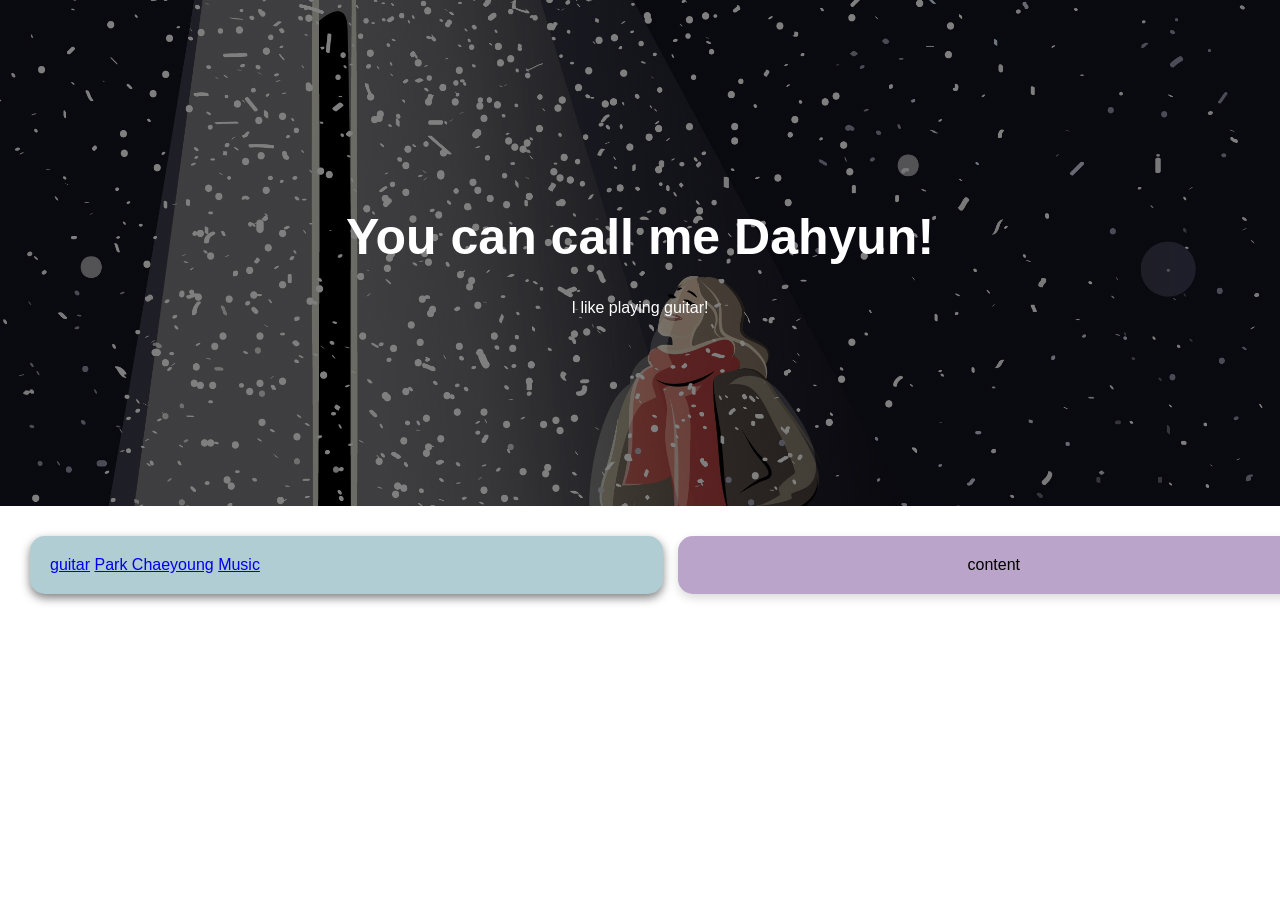
==== index.html @ 58e00b47 "Add files via upload" ====
<!DOCTYPE html>
<html>

<head>
    <link rel="stylesheet" href="styles.css">
</head>

 <body>

        <div class="hero-image">
           <div class="hero-text">
                <h1 style="font-size:50px">You can call me Dahyun!</h1>
                <p>I like playing guitar!</p>
           </div>
        </div>



        <div class="container">
            <div class="menu">
                <a href="#" onclick="loadpage('guitar.html')">guitar</a>
                <a href="#" onclick="loadpage('Chaeyoung.html')">Park Chaeyoung</a>
                <a href="#" onclick="loadpage('Music.html')">Music</a>

            </div>


            <div class="content" id="content">
                    content
            </div>

       </div>

<script src="script.js"></script>

</body>

</html>
---- styles.css ----
body, html {
  height: 75%;
  margin: 0;
  font-family: Arial, Helvetica, sans-serif;
}

.hero-image {
  background-image: linear-gradient(rgba(0, 0, 0, 0.5), rgba(0, 0, 0, 0.5)), url("images/snowing.jpg");
  height: 100%;
  background-position: center;
  background-repeat: no-repeat;
  background-size: cover;
  position: relative;
}
  
.hero-text {
  text-align: center;
  position: absolute;
  top: 50%;
  left: 50%;
  transform: translate(-50%, -50%);
  color: white;
}
  
/* MAIN LAYOUT */
.container {
  width: 100%;
  display: flex;
  flex-direction: row;
  gap: 15px;
  padding: 30px;
  
 }

/* MENU */
.menu {
  background-color: #b0cdd4;
  padding: 20px;
  width: 50%;
  border-radius: 15px;
  box-shadow: 0 4px 10px rgba(0, 0, 0, 0.5);
}

menu a {
  display: block;
  color: white;
  text-decoration: none;
  padding: 12px;
  margin-bottom: 10px;
  border-radius: 8px;
  background-color: rgba(225, 255, 255, 0.15);
  transition:0.3s;
}

.menu a:hover {
  background-color: white;
  color: #1f7a32;
}


.content {
  order: 2;
  background-color: #bba4c9;
  padding: 20px;
  width: 50%;
  border-radius: 15px;
  box-shadow: 0 4px 10px rgba(0, 0, 0, 0.15);

  display: flex;
  flex-wrap: wrap;
  gap: 20px;
  justify-content: center;
}

/* The flip card container - set the width and height to whatever you want. We have added the border property to demonstrate that the flip itself goes out of the box on hover (remove perspective if you don't want the 3D effect */
.flip-card {
  background-color: transparent;
  width: 300px;
  height: 200px;
  border: 1px solid #f1f1f1;
  perspective: 1000px; /* Remove this if you don't want the 3D effect */
}

/* This container is needed to position the front and back side */
.flip-card-inner {
  position: relative;
  width: 100%;
  height: 100%;
  text-align: center;
  transition: transform 0.8s;
  transform-style: preserve-3d;
}

/* Do an horizontal flip when you move the mouse over the flip box container */
.flip-card:hover .flip-card-inner {
  transform: rotateY(180deg);
}

/* Position the front and back side */
.flip-card-front, .flip-card-back {
  position: absolute;
  width: 100%;
  height: 100%;
  -webkit-backface-visibility: hidden; /* Safari */
  backface-visibility: hidden;
}

/* Style the front side (fallback if image is missing) */
.flip-card-front {
  background-color: #bbb;
  color: black;
}

/* Style the back side */
.flip-card-back {
  background-color: dodgerblue;
  color: white;
  transform: rotateY(180deg);
}
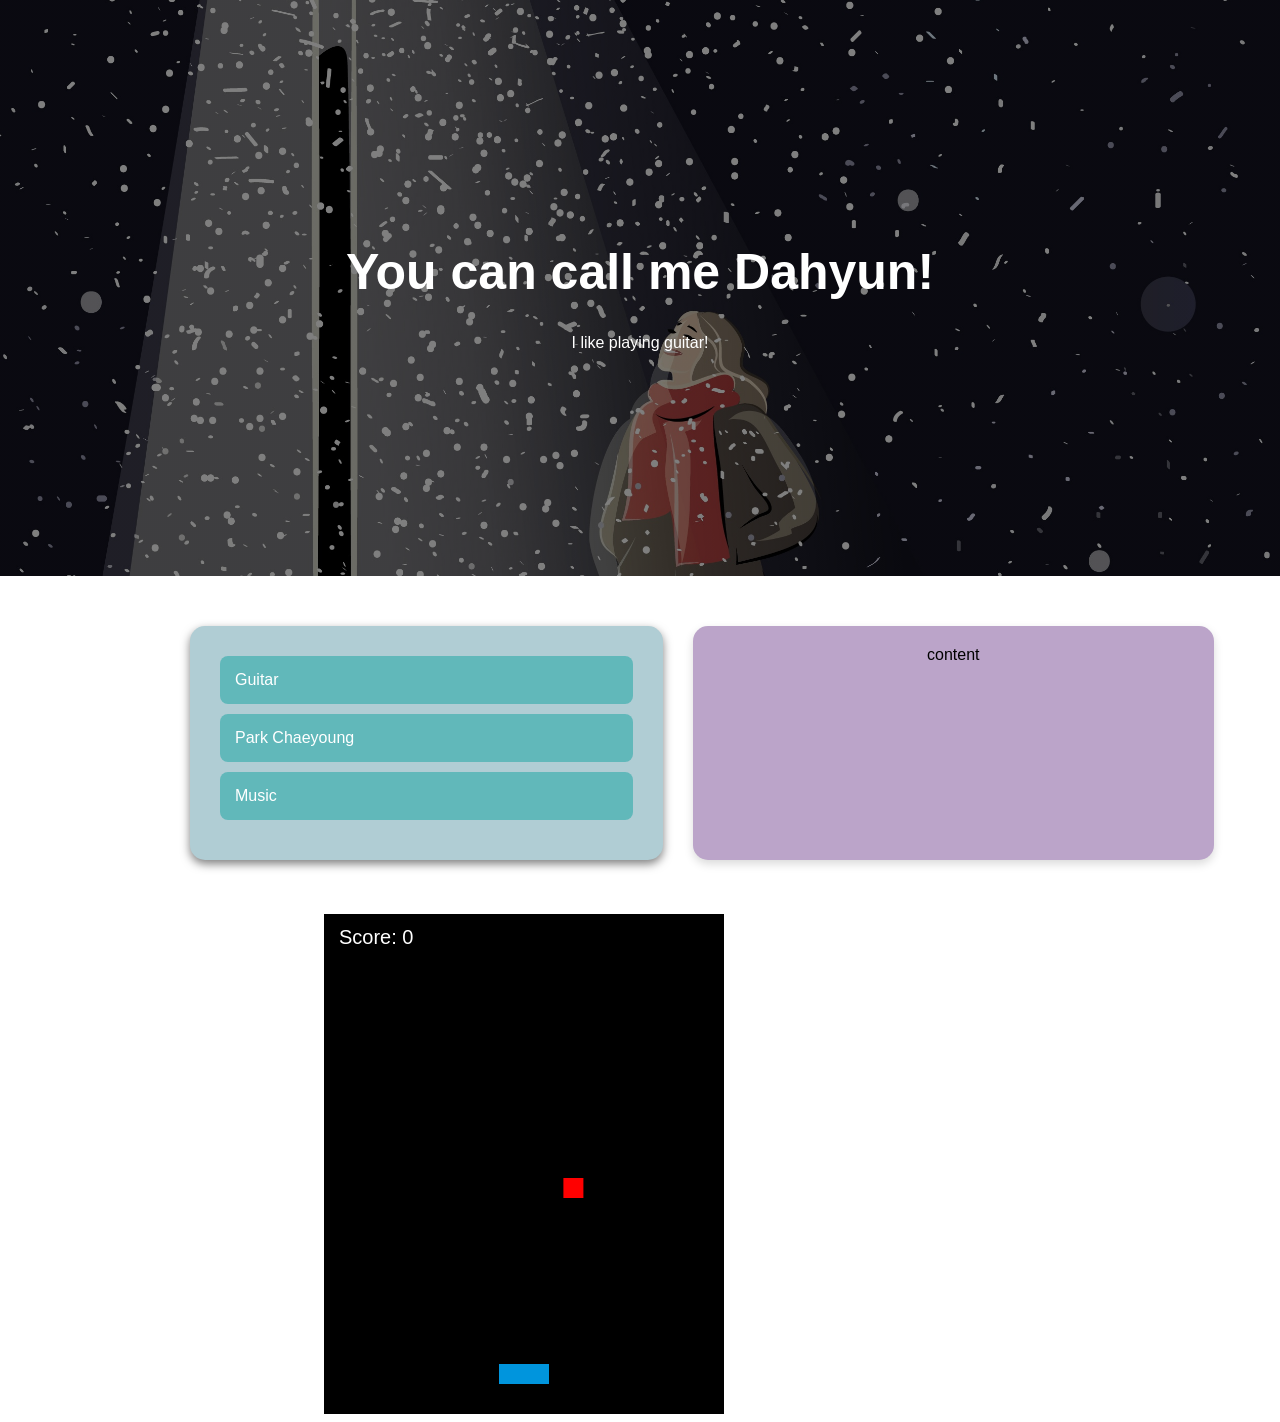
==== commit fa3c765c: "Add files via upload" ====
--- a/index.html
+++ b/index.html
@@ -3,6 +3,11 @@
 
 <head>
     <link rel="stylesheet" href="styles.css">
+
+    <meta charset="UTF-8">
+    <meta name="viewport" content="width=device-width, initial-scale=1.0">
+    <title>Simple Catch Game</title>
+
 </head>
 
  <body>
@@ -18,9 +23,10 @@
 
         <div class="container">
             <div class="menu">
-                <a href="#" onclick="loadpage('guitar.html')">guitar</a>
-                <a href="#" onclick="loadpage('Chaeyoung.html')">Park Chaeyoung</a>
-                <a href="#" onclick="loadpage('Music.html')">Music</a>
+                <a href="#" onclick="loadpage('guitar.html'); return false;">Guitar</a>
+                <a href="#" onclick="loadpage('Chaeyoung.html'); return false;">Park Chaeyoung</a>
+                <a href="#" onclick="loadpage('Music.html'); return false;">Music</a>
+
 
             </div>
 
@@ -31,6 +37,97 @@
 
        </div>
 
+       <div class="game">
+       <canvas id="gameCanvas" width="400" height="500"></canvas>
+       <script>
+        const canvas = document.getElementById("gameCanvas");
+        const ctx = canvas.getContext("2d");
+
+        // Player properties
+        const player = {
+            x: 175,
+            y: 450,
+            width: 50,
+            height: 20,
+            speed: 7
+        };
+
+        // Item properties
+        const item = {
+            x: Math.random() * 380,
+            y: 0,
+            size: 20,
+            speed: 4
+        };
+
+        let score = 0;
+        let keys = {};
+
+        // Track keyboard inputs
+        window.addEventListener("keydown", (e) => keys[e.code] = true);
+        window.addEventListener("keyup", (e) => keys[e.code] = false);
+
+        // Core Game Loop
+        function update() {
+            // Move player
+            if (keys["ArrowLeft"] && player.x > 0) player.x -= player.speed;
+            if (keys["ArrowRight"] && player.x < canvas.width - player.width) player.x += player.speed;
+
+            // Move falling item
+            item.y += item.speed;
+
+            // Check for collision with player
+            if (
+                item.y + item.size >= player.y &&
+                item.x + item.size >= player.x &&
+                item.x <= player.x + player.width
+            ) {
+                score++;
+                resetItem();
+            }
+
+            // Check if item fell past the screen (Game Over reset)
+            if (item.y > canvas.height) {
+                score = 0; // Reset score
+                resetItem();
+            }
+        }
+
+        function resetItem() {
+            item.y = 0;
+            item.x = Math.random() * (canvas.width - item.size);
+            item.speed = 4 + Math.random() * 4; // Randomize speed for variety
+        }
+
+        // Render graphics
+        function draw() {
+            // Clear screen
+            ctx.clearRect(0, 0, canvas.width, canvas.height);
+
+            // Draw player (Blue paddle)
+            ctx.fillStyle = "#0095DD";
+            ctx.fillRect(player.x, player.y, player.width, player.height);
+
+            // Draw falling item (Red square)
+            ctx.fillStyle = "#FF0000";
+            ctx.fillRect(item.x, item.y, item.size, item.size);
+
+            // Draw score text
+            ctx.fillStyle = "#FFF";
+            ctx.font = "20px Arial";
+            ctx.fillText("Score: " + score, 15, 30);
+        }
+
+        function gameLoop() {
+            update();
+            draw();
+            requestAnimationFrame(gameLoop);
+        }
+
+        // Start the game
+        gameLoop();
+    </script>
+</div>
 <script src="script.js"></script>
 
 </body>
--- a/styles.css
+++ b/styles.css
@@ -1,5 +1,5 @@
 body, html {
-  height: 75%;
+  height: 80%;
   margin: 0;
   font-family: Arial, Helvetica, sans-serif;
 }
@@ -24,31 +24,32 @@
   
 /* MAIN LAYOUT */
 .container {
-  width: 100%;
+  width: 80%;
   display: flex;
   flex-direction: row;
-  gap: 15px;
-  padding: 30px;
+  gap: 30px;
+  padding: 50px;
+  margin-left: 140px;
   
  }
 
 /* MENU */
 .menu {
   background-color: #b0cdd4;
-  padding: 20px;
-  width: 50%;
+  padding: 30px;
+  width: 120%;
   border-radius: 15px;
   box-shadow: 0 4px 10px rgba(0, 0, 0, 0.5);
 }
 
-menu a {
+.menu a {
   display: block;
   color: white;
   text-decoration: none;
-  padding: 12px;
+  padding: 15px;
   margin-bottom: 10px;
   border-radius: 8px;
-  background-color: rgba(225, 255, 255, 0.15);
+  background-color: rgba(49, 171, 171, 0.62);
   transition:0.3s;
 }
 
@@ -62,7 +63,7 @@
   order: 2;
   background-color: #bba4c9;
   padding: 20px;
-  width: 50%;
+  width: 140%;
   border-radius: 15px;
   box-shadow: 0 4px 10px rgba(0, 0, 0, 0.15);
 
@@ -116,4 +117,15 @@
   background-color: dodgerblue;
   color: white;
   transform: rotateY(180deg);
+}
+
+
+canvas {
+  border: 4px solid #fff;
+  background: #000;
+}
+
+.game{
+  padding-left: 25%;
+
 }
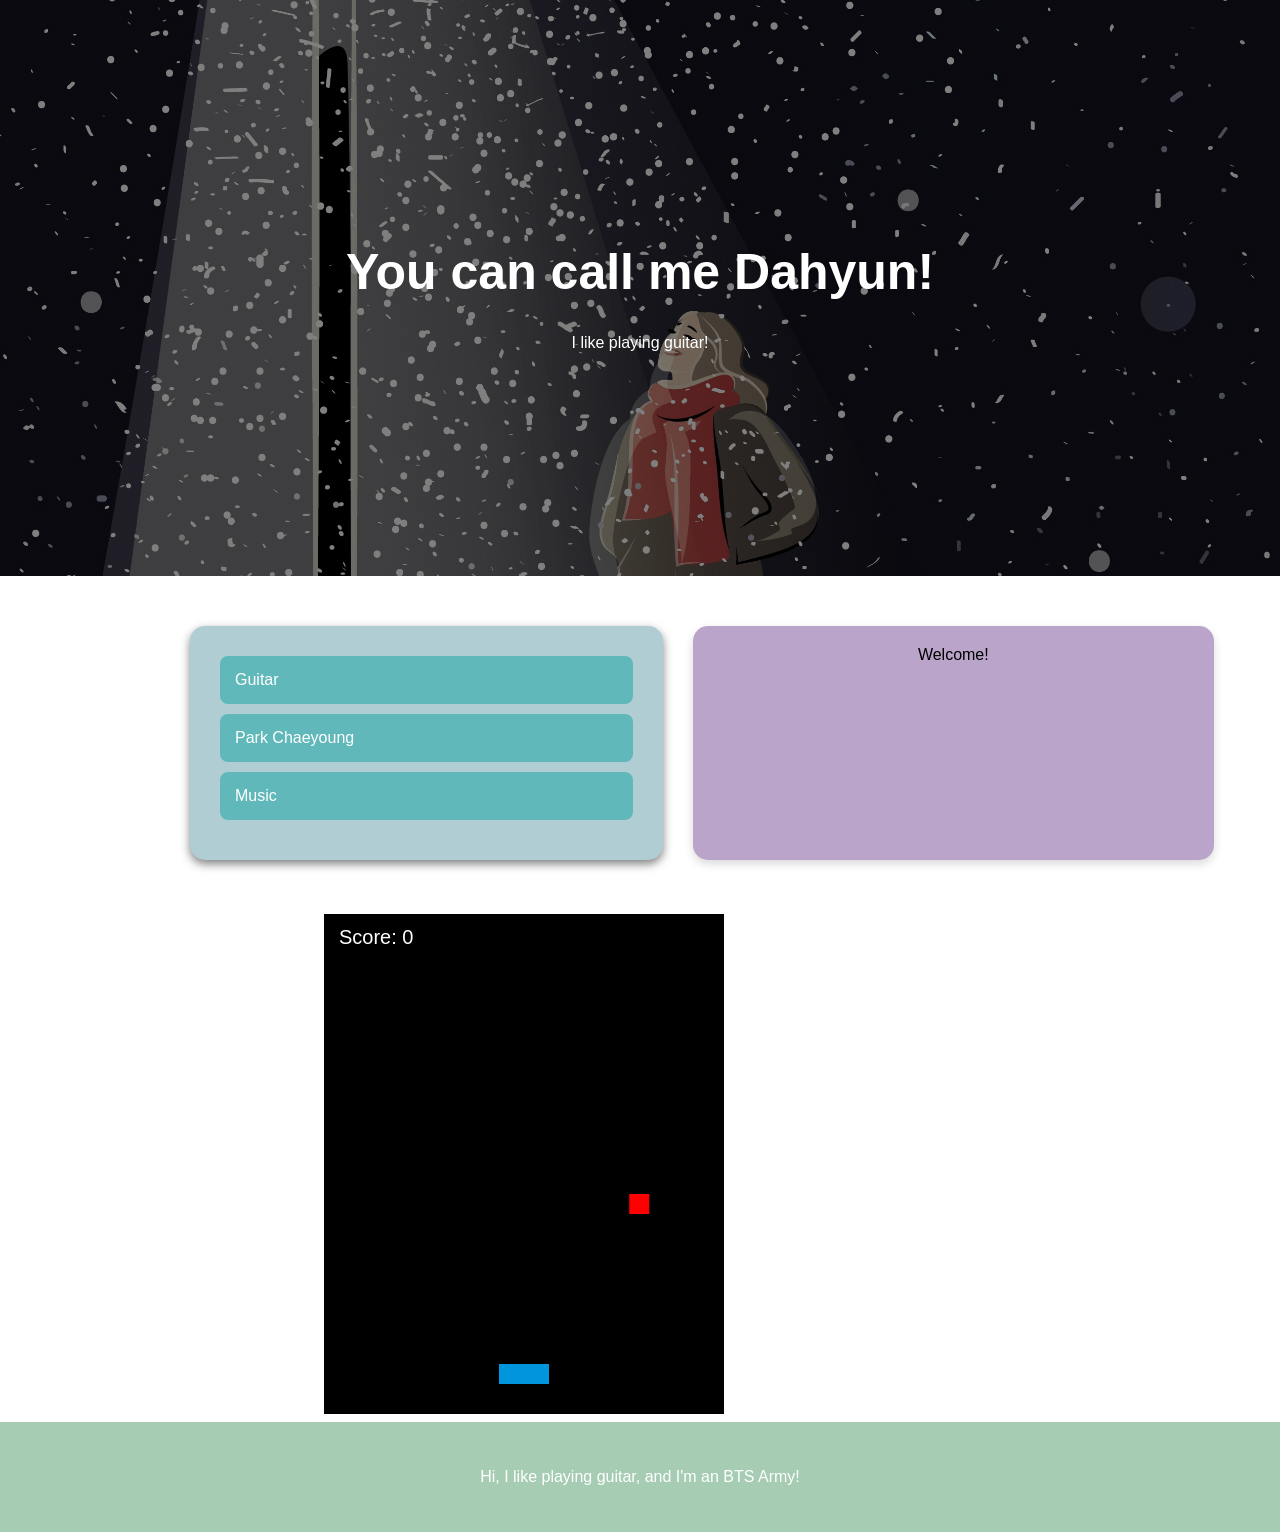
==== commit 4ab12ff7: "Add files via upload" ====
--- a/index.html
+++ b/index.html
@@ -7,6 +7,8 @@
     <meta charset="UTF-8">
     <meta name="viewport" content="width=device-width, initial-scale=1.0">
     <title>Simple Catch Game</title>
+
+    <link rel="icon" type="image/x-icon" href="/images/favicon.ico">
 
 </head>
 
@@ -32,7 +34,7 @@
 
 
             <div class="content" id="content">
-                    content
+                    Welcome!
             </div>
 
        </div>
@@ -130,6 +132,10 @@
 </div>
 <script src="script.js"></script>
 
+<footer>
+    <p>Hi, I like playing guitar, and I'm an BTS Army!</p>
+  </footer>
+
 </body>
 
 </html>
--- a/styles.css
+++ b/styles.css
@@ -127,5 +127,12 @@
 
 .game{
   padding-left: 25%;
+}
 
+/* Style the footer */
+footer {
+  background-color: #a6cdb3;
+  padding: 30px;
+  text-align: center;
+  color: white;
 }
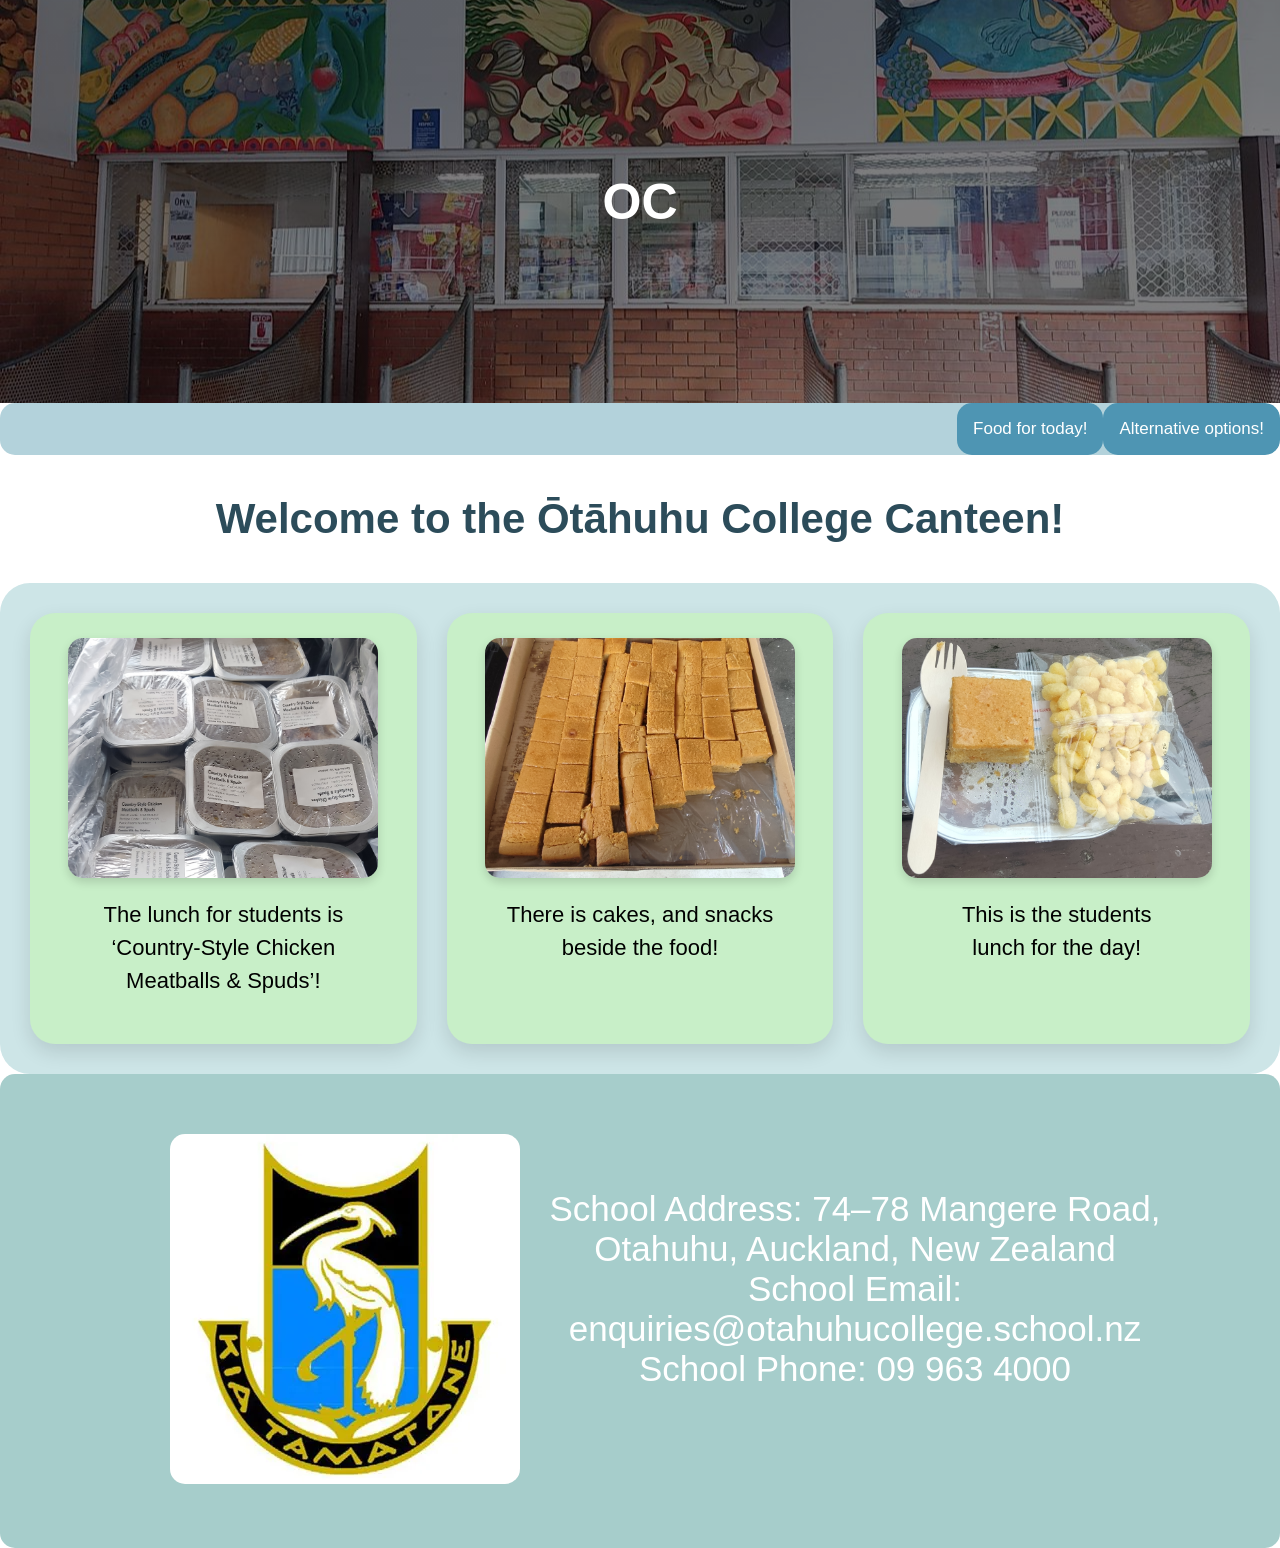
==== commit 1d26fd29: "Add files via upload" ====
--- a/index.html
+++ b/index.html
@@ -2,140 +2,78 @@
 <html>
 
 <head>
-    <link rel="stylesheet" href="styles.css">
-
-    <meta charset="UTF-8">
+    <link rel="stylesheet" href="style.css">
     <meta name="viewport" content="width=device-width, initial-scale=1.0">
-    <title>Simple Catch Game</title>
-
-    <link rel="icon" type="image/x-icon" href="/images/favicon.ico">
-
 </head>
 
  <body>
 
-        <div class="hero-image">
-           <div class="hero-text">
-                <h1 style="font-size:50px">You can call me Dahyun!</h1>
-                <p>I like playing guitar!</p>
-           </div>
+    <div class="hero-image">
+        <div class="hero-text">
+             <h1 style="font-size:50px">OC</h1>
         </div>
+     </div>
 
 
 
-        <div class="container">
-            <div class="menu">
-                <a href="#" onclick="loadpage('guitar.html'); return false;">Guitar</a>
-                <a href="#" onclick="loadpage('Chaeyoung.html'); return false;">Park Chaeyoung</a>
-                <a href="#" onclick="loadpage('Music.html'); return false;">Music</a>
+    <div class="topnav">
+        <a class="active" href="Alternative options.html">Alternative options!</a>
+        <a class="active" href="Food for today.html">Food for today!</a>
+      </div>
 
+      
+     <div class="header">
+        <h1 class="welcome">Welcome to the Ōtāhuhu College Canteen!</h1>
+     </div>
 
+  
+  <div class="content">
+
+  
+            <div class="card">
+                <div class="container">
+                  <img src="Images/All lunch.jpg">
+                  <p>The lunch for students is <br>
+                    ‘Country-Style Chicken <br>
+                    Meatballs & Spuds’! </p> 
+                </div>
+          </div>
+          
+
+          <div class="card">
+            <div class="container">
+              <img src="Images/Cakes.jpg" >
+              <p>There is cakes, and
+              snacks <br> beside the food!</p> 
             </div>
+          </div>
+          
 
+          <div class="card">
+            <div class="container">
+              <img src="Images/Lunch.jpg" >
+              <p> This is the students<br>
+                  lunch for the day! </p> 
+            </div>
+          </div>
 
-            <div class="content" id="content">
-                    Welcome!
-            </div>
+  </div>
 
-       </div>
+  <footer>
 
-       <div class="game">
-       <canvas id="gameCanvas" width="400" height="500"></canvas>
-       <script>
-        const canvas = document.getElementById("gameCanvas");
-        const ctx = canvas.getContext("2d");
+      <div class="rose1">
+        <img src="Images/otahuhu-college-auckland-new-zealand.webp" >
+      </div>
+     
+      <div class="rose2">
+      <P>School Address: 74–78 Mangere Road, Otahuhu,
+         Auckland, New Zealand<br>
+         School Email: enquiries@otahuhucollege.school.nz<br>
+         School Phone: 09 963 4000</p>
+      </div>
 
-        // Player properties
-        const player = {
-            x: 175,
-            y: 450,
-            width: 50,
-            height: 20,
-            speed: 7
-        };
-
-        // Item properties
-        const item = {
-            x: Math.random() * 380,
-            y: 0,
-            size: 20,
-            speed: 4
-        };
-
-        let score = 0;
-        let keys = {};
-
-        // Track keyboard inputs
-        window.addEventListener("keydown", (e) => keys[e.code] = true);
-        window.addEventListener("keyup", (e) => keys[e.code] = false);
-
-        // Core Game Loop
-        function update() {
-            // Move player
-            if (keys["ArrowLeft"] && player.x > 0) player.x -= player.speed;
-            if (keys["ArrowRight"] && player.x < canvas.width - player.width) player.x += player.speed;
-
-            // Move falling item
-            item.y += item.speed;
-
-            // Check for collision with player
-            if (
-                item.y + item.size >= player.y &&
-                item.x + item.size >= player.x &&
-                item.x <= player.x + player.width
-            ) {
-                score++;
-                resetItem();
-            }
-
-            // Check if item fell past the screen (Game Over reset)
-            if (item.y > canvas.height) {
-                score = 0; // Reset score
-                resetItem();
-            }
-        }
-
-        function resetItem() {
-            item.y = 0;
-            item.x = Math.random() * (canvas.width - item.size);
-            item.speed = 4 + Math.random() * 4; // Randomize speed for variety
-        }
-
-        // Render graphics
-        function draw() {
-            // Clear screen
-            ctx.clearRect(0, 0, canvas.width, canvas.height);
-
-            // Draw player (Blue paddle)
-            ctx.fillStyle = "#0095DD";
-            ctx.fillRect(player.x, player.y, player.width, player.height);
-
-            // Draw falling item (Red square)
-            ctx.fillStyle = "#FF0000";
-            ctx.fillRect(item.x, item.y, item.size, item.size);
-
-            // Draw score text
-            ctx.fillStyle = "#FFF";
-            ctx.font = "20px Arial";
-            ctx.fillText("Score: " + score, 15, 30);
-        }
-
-        function gameLoop() {
-            update();
-            draw();
-            requestAnimationFrame(gameLoop);
-        }
-
-        // Start the game
-        gameLoop();
-    </script>
-</div>
-<script src="script.js"></script>
-
-<footer>
-    <p>Hi, I like playing guitar, and I'm an BTS Army!</p>
   </footer>
 
-</body>
+ </body>
 
 </html>
--- a/style.css
+++ b/style.css
@@ -0,0 +1,156 @@
+body, html {
+    height: 80%;
+    margin: 0;
+    font-family: Arial, Helvetica, sans-serif;
+}
+  
+.hero-image {
+    background-image: linear-gradient(rgba(0, 0, 0, 0.5), rgba(0, 0, 0, 0.5)), url("Images/Cantine.jpg");
+    height: 70%;
+    background-position: center;
+    background-repeat: no-repeat;
+    background-size: cover;
+    position: relative;
+}
+    
+.hero-text {
+    text-align: center;
+    position: absolute;
+    top: 50%;
+    left: 50%;
+    transform: translate(-50%, -50%);
+    color: white;
+}
+
+/* nav */
+
+  .topnav {
+    border-radius: 15px;
+    overflow: hidden;
+    background-color: #b3d2db;
+  }
+  
+  .topnav a {
+    border-radius: 15px;
+    float: right;
+    color: #a7c0d7;
+    text-align: center;
+    padding: 16px;
+    text-decoration: none;
+    font-size: 17px;
+  }
+  
+  .topnav a:hover {
+    border-radius: 15px;
+    background-color: #afcdde;
+    color: rgb(180, 216, 230);
+  }
+  
+  .topnav a.active {
+    border-radius: 15px;
+    background-color: #4e95b3;
+    color: white;
+  }
+
+
+.welcome{
+    text-align:center;
+    font-size:42px;
+    color:#2c4c5a;
+    margin:40px 0;
+    font-weight:bold;
+}
+
+.alternative{
+    text-align:center;
+    font-size:42px;
+    color:#2c4c5a;
+    margin:40px 0;
+    font-weight:bold;
+}
+
+.food{
+    text-align:center;
+    font-size:42px;
+    color:#2c4c5a;
+    margin:40px 0;
+    font-weight:bold;
+}
+
+/* main content */
+.content{
+    display:flex;
+    gap:30px;
+    justify-content:center;
+    align-items:stretch;
+
+    background:#cde5e7;
+    padding:30px;
+    border-radius:30px;
+}
+
+.card{
+    flex:1;
+    background:#c8efc8;
+    border-radius:25px;
+    padding:25px;
+    transition:.35s;
+    box-shadow:0 8px 20px rgba(0,0,0,.12);
+}
+
+.card:hover{
+    transform:translateY(-8px);
+    box-shadow:0 15px 35px rgba(0,0,0,.20);
+}
+
+.container{
+    display:flex;
+    flex-direction:column;
+    align-items:center;
+}
+
+.container img{
+    width:92%;
+    height:240px;
+    object-fit:cover;
+    border-radius:15px;
+    box-shadow:0 4px 10px rgba(0,0,0,.15);
+}
+
+.container p{
+    margin-top:20px;
+    width:90%;
+    text-align:center;
+    font-size:20px;
+    line-height:1.5;
+
+    font-size:22px;
+    line-height:1.5;
+}
+
+.container h2{
+    color:#2d5f6b;
+    margin-bottom:20px;
+    font-size:28px;
+}
+
+/* Style the footer */
+footer {
+    border-radius: 15px;
+    display: flex;
+    background-color: #a6cdcb;
+    padding: 60px;
+    text-align: center;
+    color: white;
+    padding-left: 170px;
+}
+.rose2{
+    padding: 20px;
+    text-align: center;
+    width: 60%;
+    font-size: 35px;
+}
+
+img {
+    border-radius: 15px;
+}  
